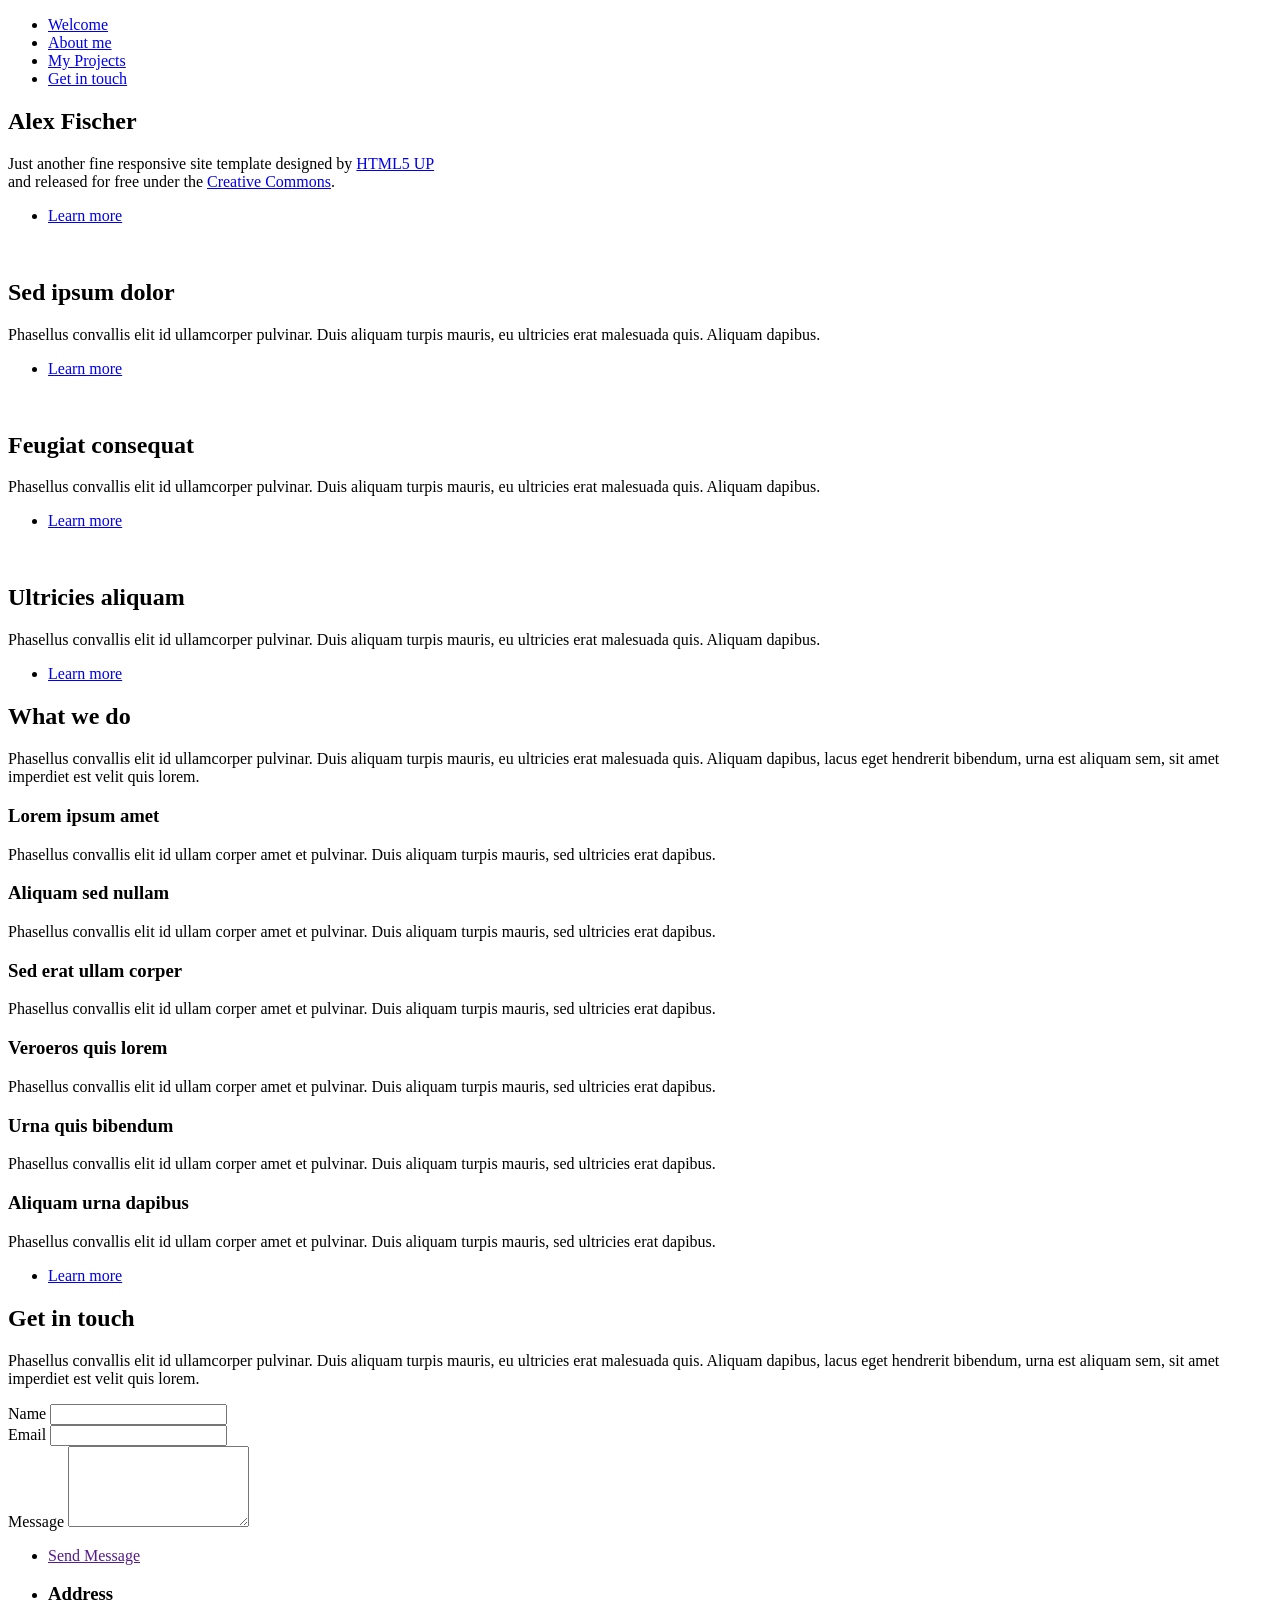
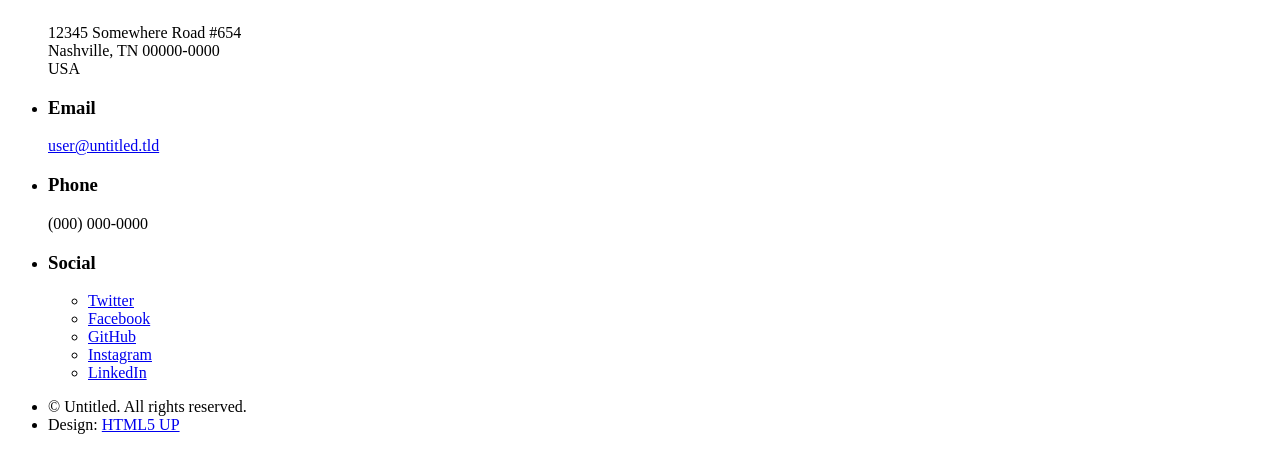
==== index.html @ 1cc99553 "Added base index html" ====
<!DOCTYPE HTML>
<html>
	<head>
		<title>Alex Fischer</title>
		<meta charset="utf-8" />
		<meta name="viewport" content="width=device-width, initial-scale=1, user-scalable=no" />
		<link rel="stylesheet" href="assets/css/main.css" />
		<noscript><link rel="stylesheet" href="assets/css/noscript.css" /></noscript>
	</head>
	<body class="is-preload">

		<!-- Sidebar -->
			<section id="sidebar">
				<div class="inner">
					<nav>
						<ul>
							<li><a href="#intro">Welcome</a></li>
							<li><a href="#one">About me</a></li>
							<li><a href="#two">My Projects</a></li>
							<li><a href="#three">Get in touch</a></li>
						</ul>
					</nav>
				</div>
			</section>

		<!-- Wrapper -->
			<div id="wrapper">

				<!-- Intro -->
					<section id="intro" class="wrapper style1 fullscreen fade-up">
						<div class="inner">
							<h1>Alex Fischer</h1>
							<p>Just another fine responsive site template designed by <a href="http://html5up.net">HTML5 UP</a><br />
							and released for free under the <a href="http://html5up.net/license">Creative Commons</a>.</p>
							<ul class="actions">
								<li><a href="#one" class="button scrolly">Learn more</a></li>
							</ul>
						</div>
					</section>

				<!-- One -->
					<section id="one" class="wrapper style2 spotlights">
						<section>
							<a href="#" class="image"><img src="images/pic01.jpg" alt="" data-position="center center" /></a>
							<div class="content">
								<div class="inner">
									<h2>Sed ipsum dolor</h2>
									<p>Phasellus convallis elit id ullamcorper pulvinar. Duis aliquam turpis mauris, eu ultricies erat malesuada quis. Aliquam dapibus.</p>
									<ul class="actions">
										<li><a href="generic.html" class="button">Learn more</a></li>
									</ul>
								</div>
							</div>
						</section>
						<section>
							<a href="#" class="image"><img src="images/pic02.jpg" alt="" data-position="top center" /></a>
							<div class="content">
								<div class="inner">
									<h2>Feugiat consequat</h2>
									<p>Phasellus convallis elit id ullamcorper pulvinar. Duis aliquam turpis mauris, eu ultricies erat malesuada quis. Aliquam dapibus.</p>
									<ul class="actions">
										<li><a href="generic.html" class="button">Learn more</a></li>
									</ul>
								</div>
							</div>
						</section>
						<section>
							<a href="#" class="image"><img src="images/pic03.jpg" alt="" data-position="25% 25%" /></a>
							<div class="content">
								<div class="inner">
									<h2>Ultricies aliquam</h2>
									<p>Phasellus convallis elit id ullamcorper pulvinar. Duis aliquam turpis mauris, eu ultricies erat malesuada quis. Aliquam dapibus.</p>
									<ul class="actions">
										<li><a href="generic.html" class="button">Learn more</a></li>
									</ul>
								</div>
							</div>
						</section>
					</section>

				<!-- Two -->
					<section id="two" class="wrapper style3 fade-up">
						<div class="inner">
							<h2>What we do</h2>
							<p>Phasellus convallis elit id ullamcorper pulvinar. Duis aliquam turpis mauris, eu ultricies erat malesuada quis. Aliquam dapibus, lacus eget hendrerit bibendum, urna est aliquam sem, sit amet imperdiet est velit quis lorem.</p>
							<div class="features">
								<section>
									<span class="icon solid major fa-code"></span>
									<h3>Lorem ipsum amet</h3>
									<p>Phasellus convallis elit id ullam corper amet et pulvinar. Duis aliquam turpis mauris, sed ultricies erat dapibus.</p>
								</section>
								<section>
									<span class="icon solid major fa-lock"></span>
									<h3>Aliquam sed nullam</h3>
									<p>Phasellus convallis elit id ullam corper amet et pulvinar. Duis aliquam turpis mauris, sed ultricies erat dapibus.</p>
								</section>
								<section>
									<span class="icon solid major fa-cog"></span>
									<h3>Sed erat ullam corper</h3>
									<p>Phasellus convallis elit id ullam corper amet et pulvinar. Duis aliquam turpis mauris, sed ultricies erat dapibus.</p>
								</section>
								<section>
									<span class="icon solid major fa-desktop"></span>
									<h3>Veroeros quis lorem</h3>
									<p>Phasellus convallis elit id ullam corper amet et pulvinar. Duis aliquam turpis mauris, sed ultricies erat dapibus.</p>
								</section>
								<section>
									<span class="icon solid major fa-link"></span>
									<h3>Urna quis bibendum</h3>
									<p>Phasellus convallis elit id ullam corper amet et pulvinar. Duis aliquam turpis mauris, sed ultricies erat dapibus.</p>
								</section>
								<section>
									<span class="icon major fa-gem"></span>
									<h3>Aliquam urna dapibus</h3>
									<p>Phasellus convallis elit id ullam corper amet et pulvinar. Duis aliquam turpis mauris, sed ultricies erat dapibus.</p>
								</section>
							</div>
							<ul class="actions">
								<li><a href="generic.html" class="button">Learn more</a></li>
							</ul>
						</div>
					</section>

				<!-- Three -->
					<section id="three" class="wrapper style1 fade-up">
						<div class="inner">
							<h2>Get in touch</h2>
							<p>Phasellus convallis elit id ullamcorper pulvinar. Duis aliquam turpis mauris, eu ultricies erat malesuada quis. Aliquam dapibus, lacus eget hendrerit bibendum, urna est aliquam sem, sit amet imperdiet est velit quis lorem.</p>
							<div class="split style1">
								<section>
									<form method="post" action="#">
										<div class="fields">
											<div class="field half">
												<label for="name">Name</label>
												<input type="text" name="name" id="name" />
											</div>
											<div class="field half">
												<label for="email">Email</label>
												<input type="text" name="email" id="email" />
											</div>
											<div class="field">
												<label for="message">Message</label>
												<textarea name="message" id="message" rows="5"></textarea>
											</div>
										</div>
										<ul class="actions">
											<li><a href="" class="button submit">Send Message</a></li>
										</ul>
									</form>
								</section>
								<section>
									<ul class="contact">
										<li>
											<h3>Address</h3>
											<span>12345 Somewhere Road #654<br />
											Nashville, TN 00000-0000<br />
											USA</span>
										</li>
										<li>
											<h3>Email</h3>
											<a href="#">user@untitled.tld</a>
										</li>
										<li>
											<h3>Phone</h3>
											<span>(000) 000-0000</span>
										</li>
										<li>
											<h3>Social</h3>
											<ul class="icons">
												<li><a href="#" class="icon brands fa-twitter"><span class="label">Twitter</span></a></li>
												<li><a href="#" class="icon brands fa-facebook-f"><span class="label">Facebook</span></a></li>
												<li><a href="#" class="icon brands fa-github"><span class="label">GitHub</span></a></li>
												<li><a href="#" class="icon brands fa-instagram"><span class="label">Instagram</span></a></li>
												<li><a href="#" class="icon brands fa-linkedin-in"><span class="label">LinkedIn</span></a></li>
											</ul>
										</li>
									</ul>
								</section>
							</div>
						</div>
					</section>

			</div>

		<!-- Footer -->
			<footer id="footer" class="wrapper style1-alt">
				<div class="inner">
					<ul class="menu">
						<li>&copy; Untitled. All rights reserved.</li><li>Design: <a href="http://html5up.net">HTML5 UP</a></li>
					</ul>
				</div>
			</footer>

		<!-- Scripts -->
			<script src="assets/js/jquery.min.js"></script>
			<script src="assets/js/jquery.scrollex.min.js"></script>
			<script src="assets/js/jquery.scrolly.min.js"></script>
			<script src="assets/js/browser.min.js"></script>
			<script src="assets/js/breakpoints.min.js"></script>
			<script src="assets/js/util.js"></script>
			<script src="assets/js/main.js"></script>

	</body>
</html>
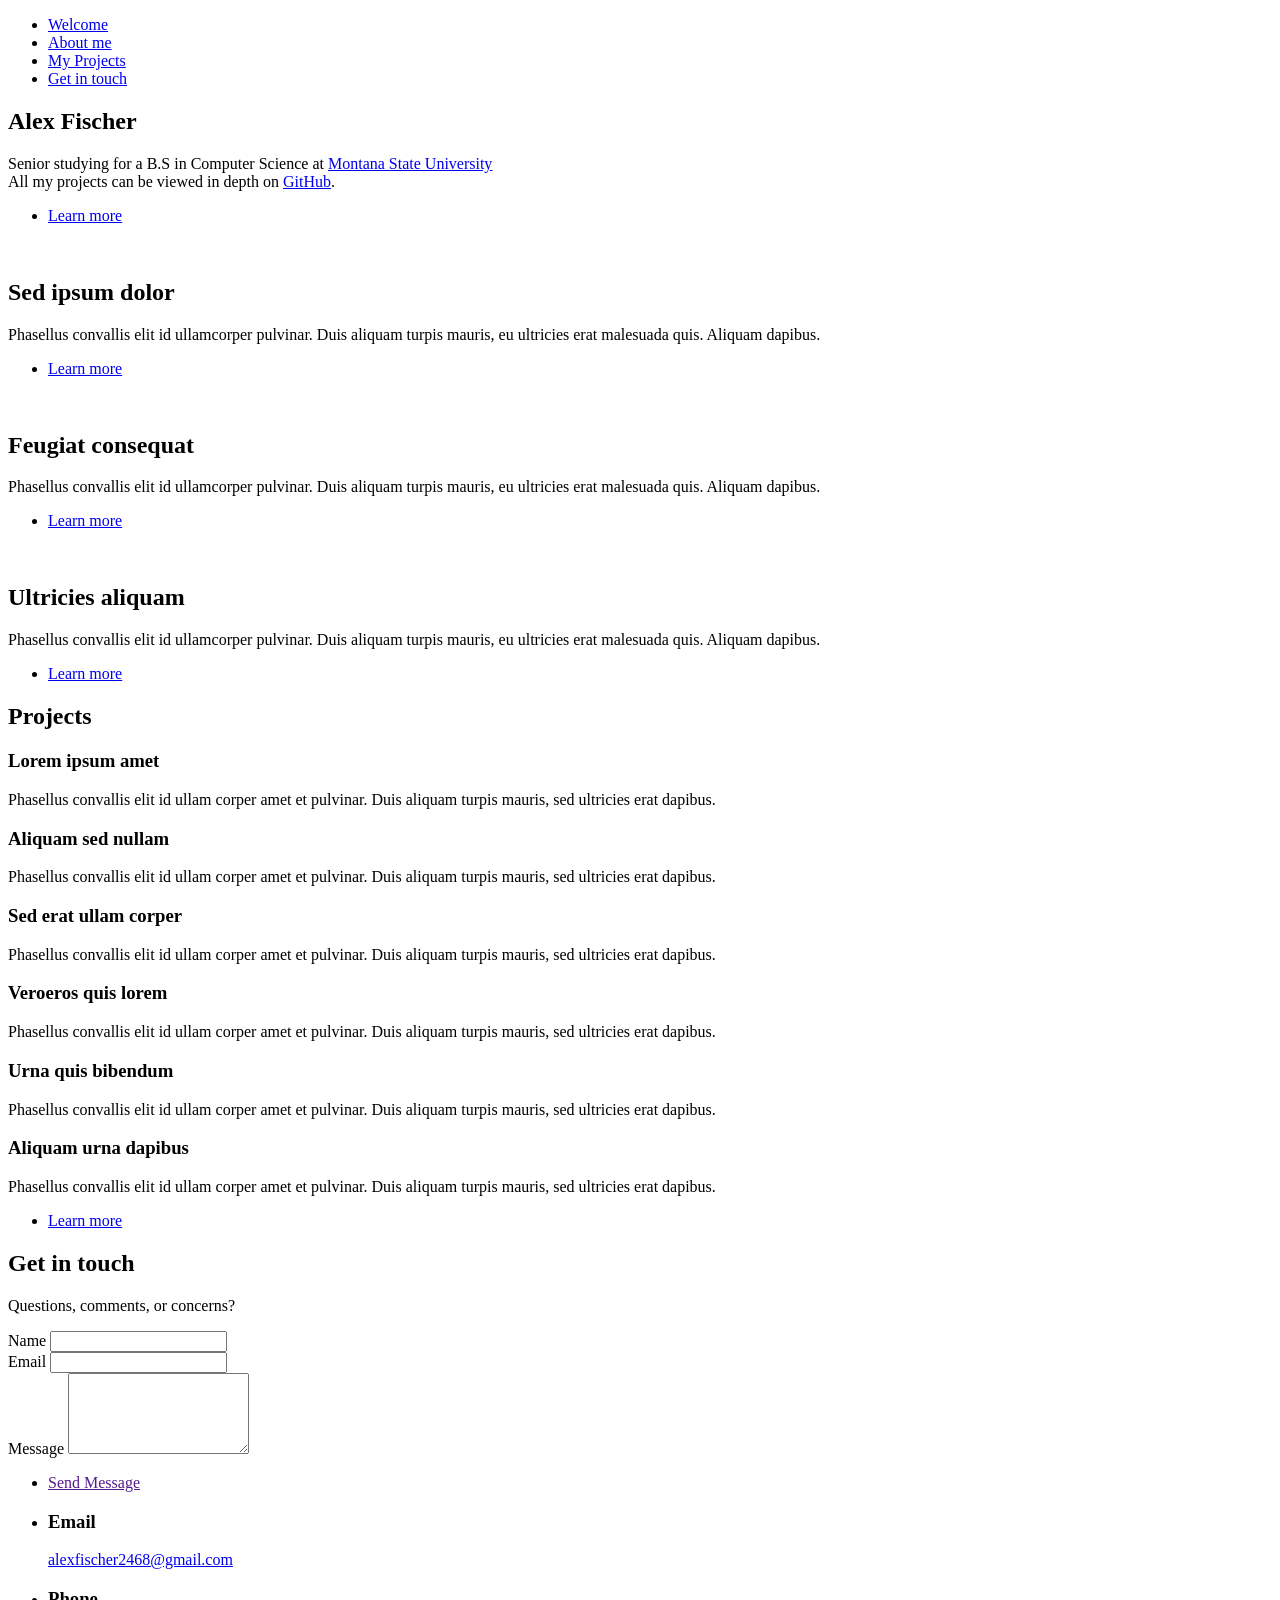
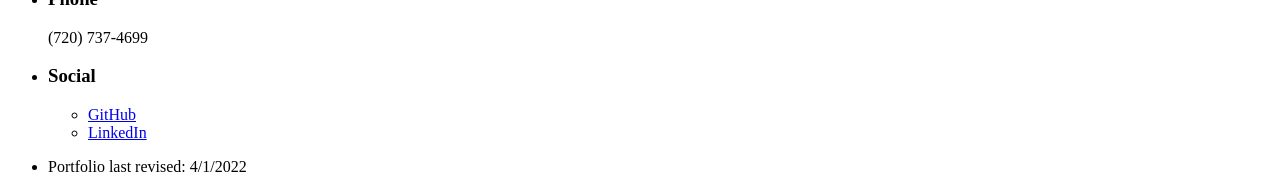
==== commit adb08971: "Added information to page" ====
--- a/index.html
+++ b/index.html
@@ -30,8 +30,8 @@
 					<section id="intro" class="wrapper style1 fullscreen fade-up">
 						<div class="inner">
 							<h1>Alex Fischer</h1>
-							<p>Just another fine responsive site template designed by <a href="http://html5up.net">HTML5 UP</a><br />
-							and released for free under the <a href="http://html5up.net/license">Creative Commons</a>.</p>
+							<p>Senior studying for a B.S in Computer Science at  <a href="https://www.cs.montana.edu/">Montana State University</a><br />
+							All my projects can be viewed in depth on <a href="https://github.com/alex-fisch">GitHub</a>.</p>
 							<ul class="actions">
 								<li><a href="#one" class="button scrolly">Learn more</a></li>
 							</ul>
@@ -81,8 +81,8 @@
 				<!-- Two -->
 					<section id="two" class="wrapper style3 fade-up">
 						<div class="inner">
-							<h2>What we do</h2>
-							<p>Phasellus convallis elit id ullamcorper pulvinar. Duis aliquam turpis mauris, eu ultricies erat malesuada quis. Aliquam dapibus, lacus eget hendrerit bibendum, urna est aliquam sem, sit amet imperdiet est velit quis lorem.</p>
+							<h2>Projects</h2>
+							<p></p>
 							<div class="features">
 								<section>
 									<span class="icon solid major fa-code"></span>
@@ -125,10 +125,10 @@
 					<section id="three" class="wrapper style1 fade-up">
 						<div class="inner">
 							<h2>Get in touch</h2>
-							<p>Phasellus convallis elit id ullamcorper pulvinar. Duis aliquam turpis mauris, eu ultricies erat malesuada quis. Aliquam dapibus, lacus eget hendrerit bibendum, urna est aliquam sem, sit amet imperdiet est velit quis lorem.</p>
+							<p>Questions, comments, or concerns?</p>
 							<div class="split style1">
 								<section>
-									<form method="post" action="#">
+									<form method="post" action="mailto:alexfischer2468@gmail.com">
 										<div class="fields">
 											<div class="field half">
 												<label for="name">Name</label>
@@ -151,27 +151,18 @@
 								<section>
 									<ul class="contact">
 										<li>
-											<h3>Address</h3>
-											<span>12345 Somewhere Road #654<br />
-											Nashville, TN 00000-0000<br />
-											USA</span>
-										</li>
-										<li>
 											<h3>Email</h3>
-											<a href="#">user@untitled.tld</a>
+											<a href="mailto:alexfischer2468@gmail.com">alexfischer2468@gmail.com</a>
 										</li>
 										<li>
 											<h3>Phone</h3>
-											<span>(000) 000-0000</span>
+											<span>(720) 737-4699</span>
 										</li>
 										<li>
 											<h3>Social</h3>
 											<ul class="icons">
-												<li><a href="#" class="icon brands fa-twitter"><span class="label">Twitter</span></a></li>
-												<li><a href="#" class="icon brands fa-facebook-f"><span class="label">Facebook</span></a></li>
-												<li><a href="#" class="icon brands fa-github"><span class="label">GitHub</span></a></li>
-												<li><a href="#" class="icon brands fa-instagram"><span class="label">Instagram</span></a></li>
-												<li><a href="#" class="icon brands fa-linkedin-in"><span class="label">LinkedIn</span></a></li>
+												<li><a href="https://github.com/alex-fisch" class="icon brands fa-github"><span class="label">GitHub</span></a></li>
+												<li><a href="https://www.linkedin.com/in/alex-fischer-7215b11b8/" class="icon brands fa-linkedin-in"><span class="label">LinkedIn</span></a></li>
 											</ul>
 										</li>
 									</ul>
@@ -186,7 +177,7 @@
 			<footer id="footer" class="wrapper style1-alt">
 				<div class="inner">
 					<ul class="menu">
-						<li>&copy; Untitled. All rights reserved.</li><li>Design: <a href="http://html5up.net">HTML5 UP</a></li>
+						<li>Portfolio last revised: 4/1/2022</li>
 					</ul>
 				</div>
 			</footer>
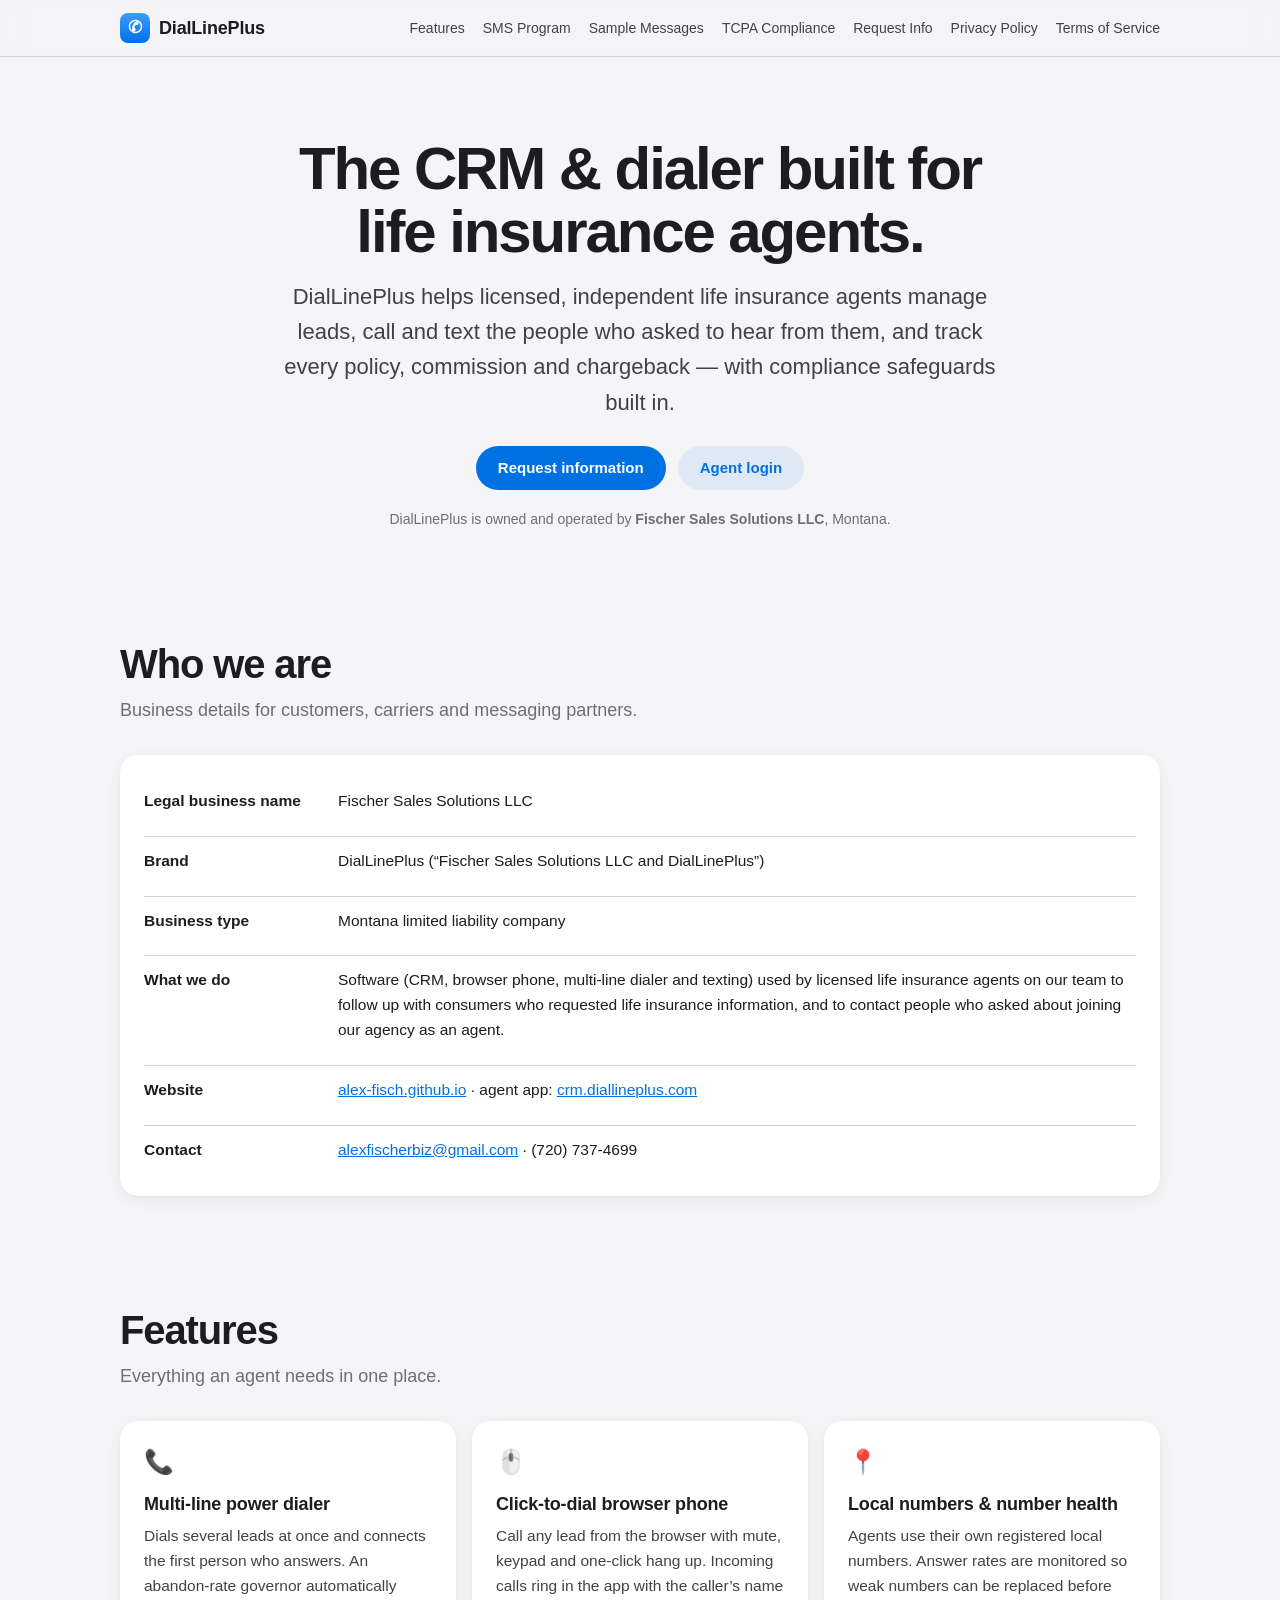
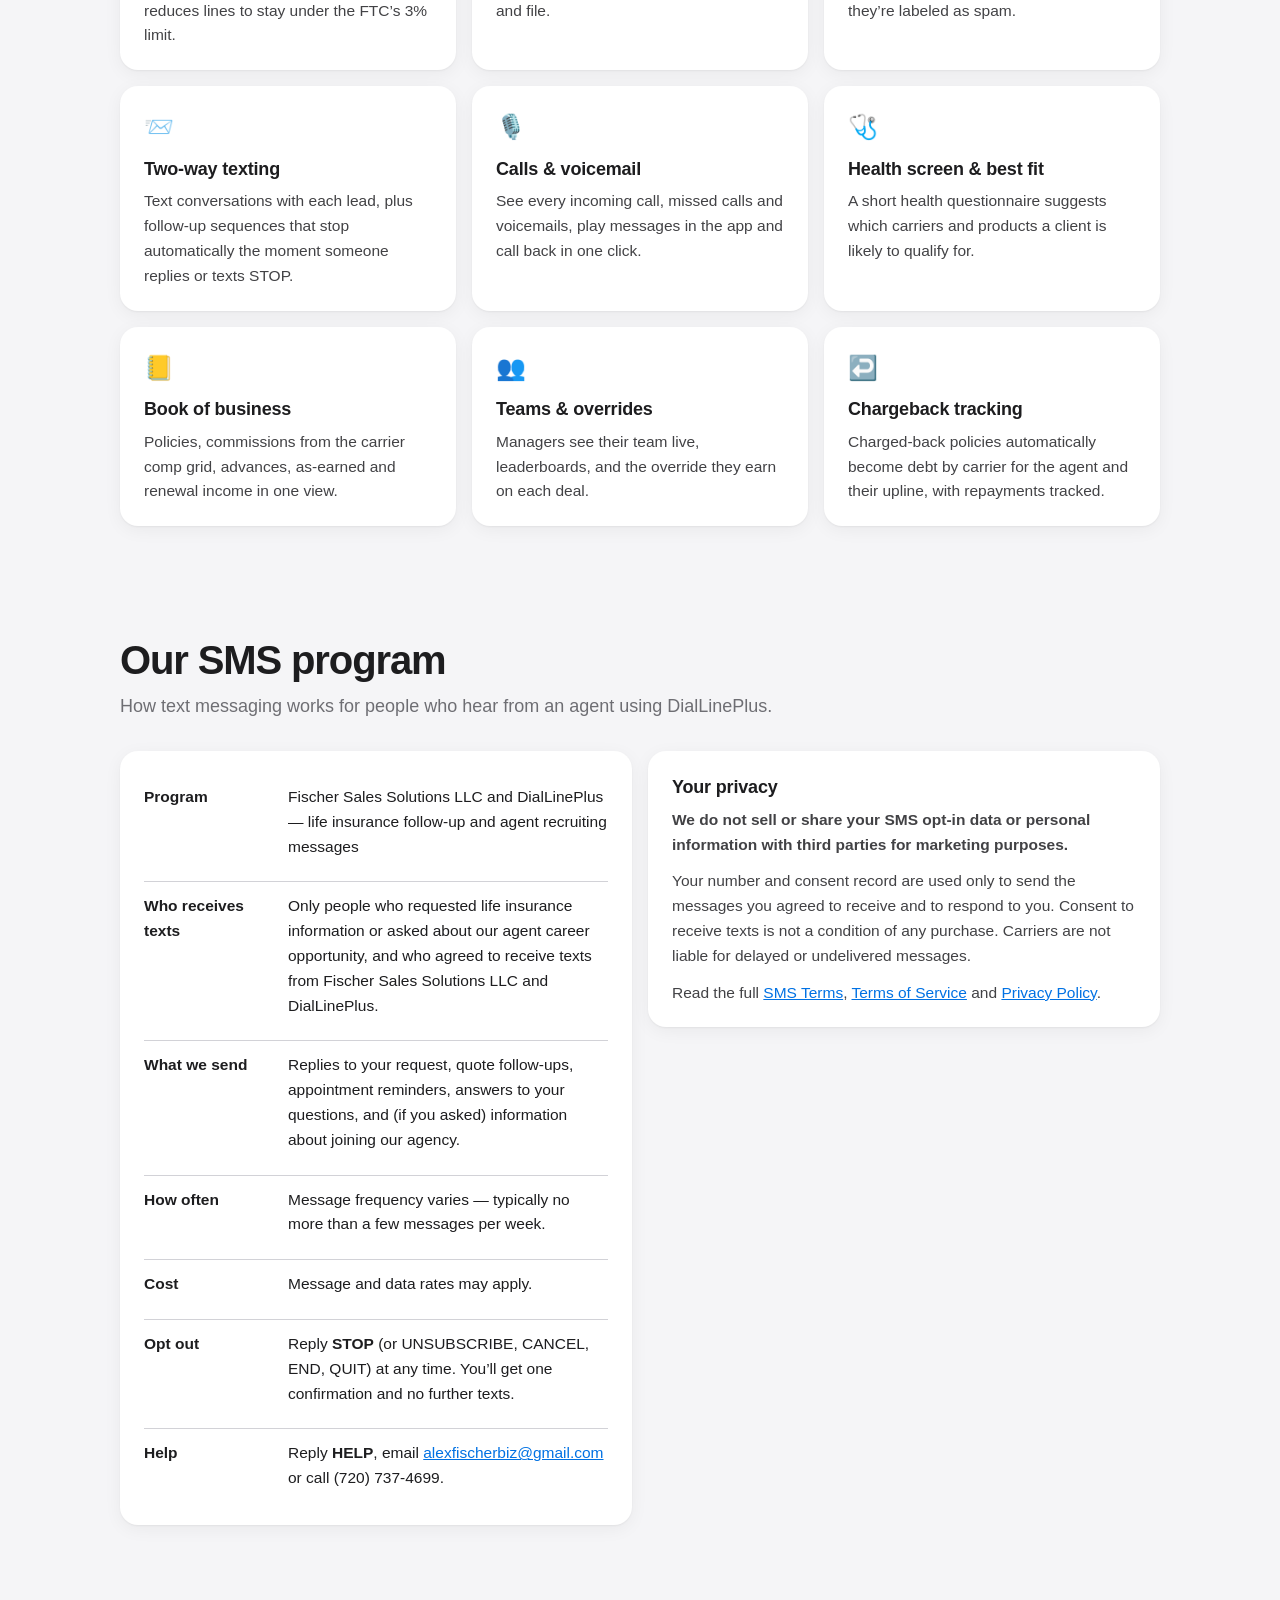
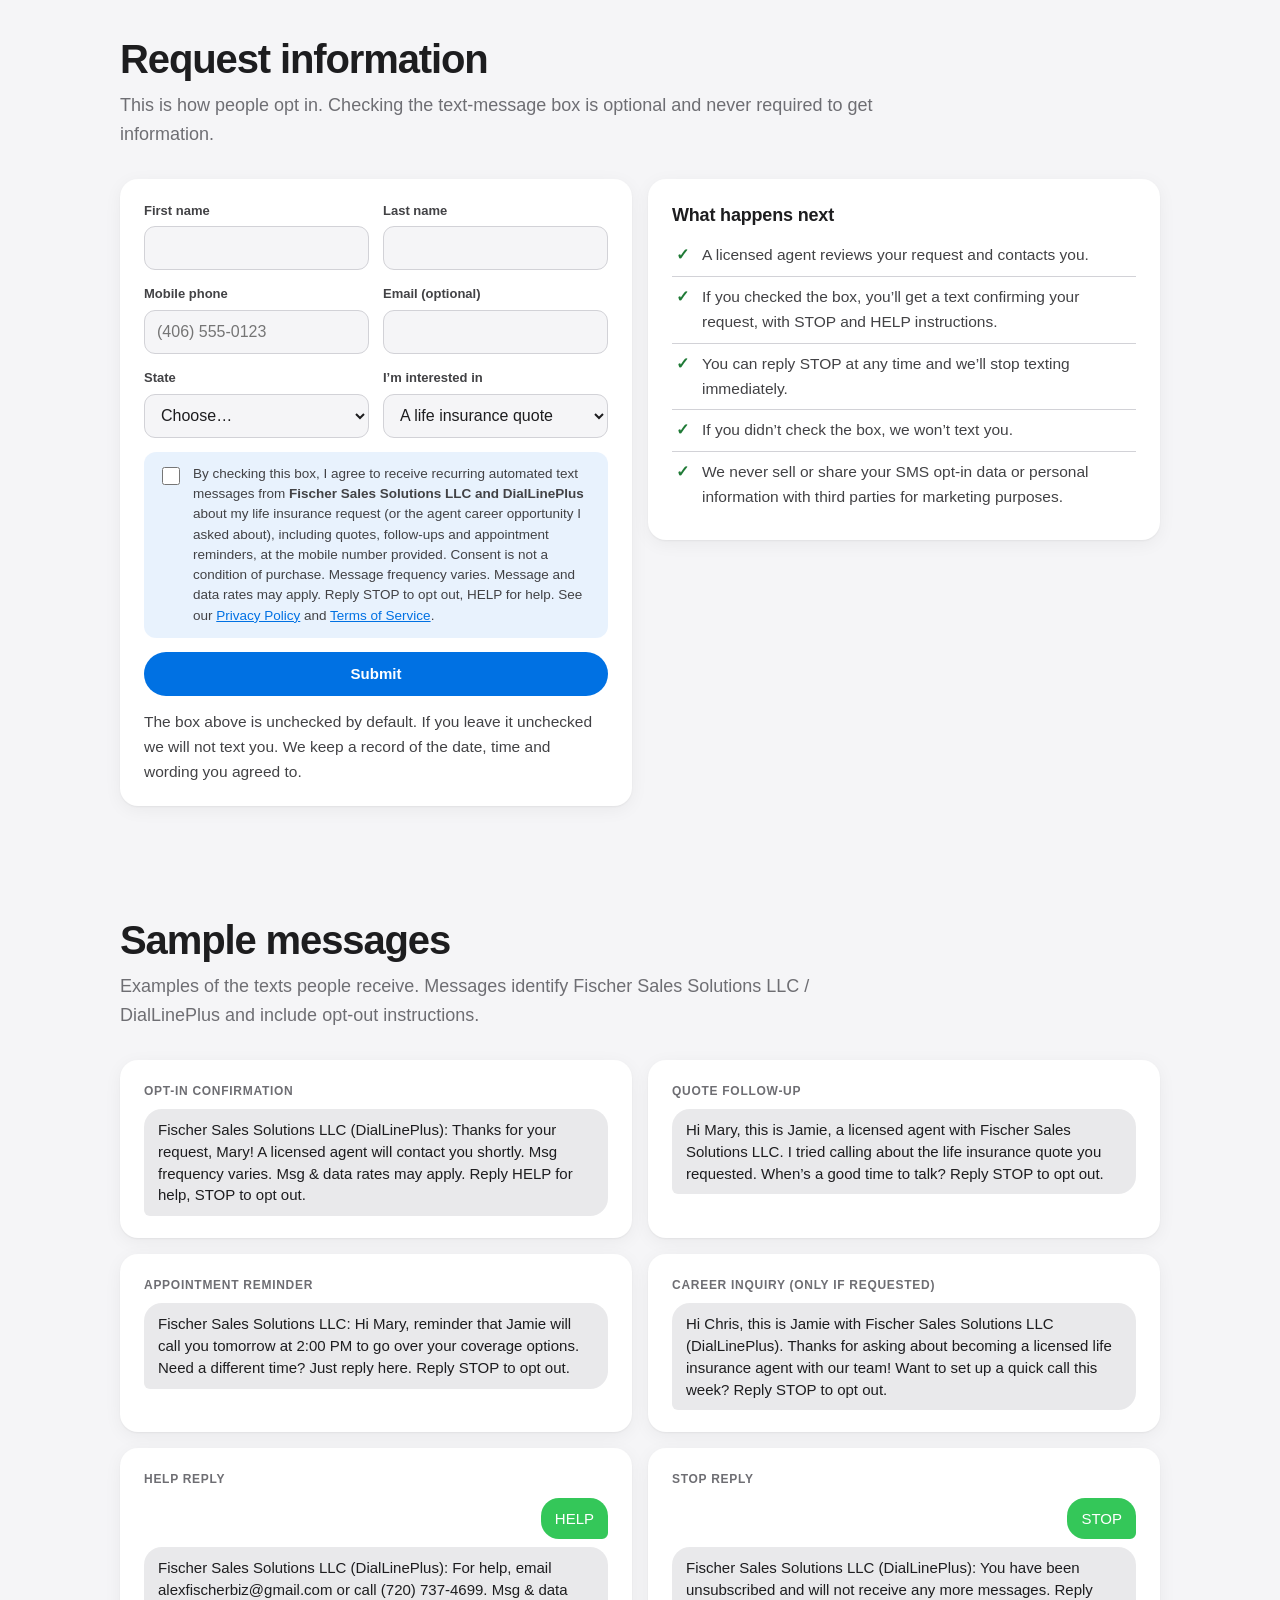
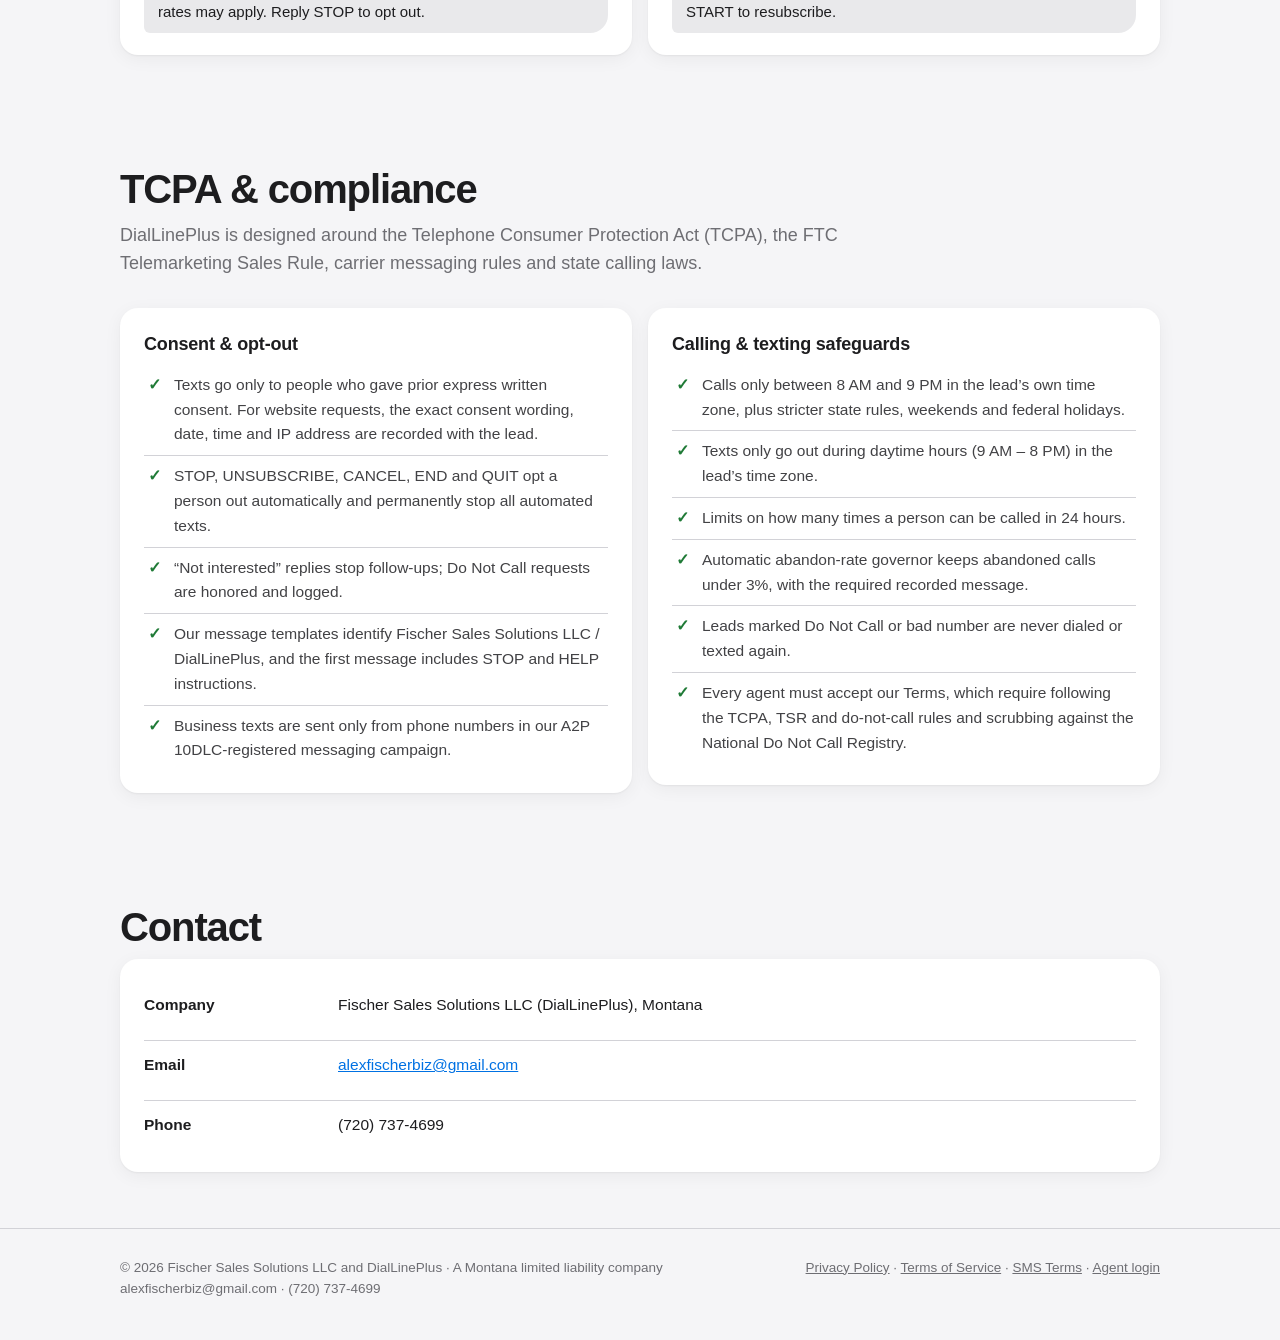
==== commit 16f789aa: "Add files via upload" ====
--- a/index.html
+++ b/index.html
@@ -1,195 +1,154 @@
-<!DOCTYPE HTML>
-<html>
-	<head>
-		<title>Alex Fischer</title>
-		<meta charset="utf-8" />
-		<meta name="viewport" content="width=device-width, initial-scale=1, user-scalable=no" />
-		<link rel="stylesheet" href="assets/css/main.css" />
-		<noscript><link rel="stylesheet" href="assets/css/noscript.css" /></noscript>
-	</head>
-	<body class="is-preload">
+<!DOCTYPE html>
+<html lang="en">
+<head>
+<meta charset="utf-8">
+<meta name="viewport" content="width=device-width, initial-scale=1">
+<title>DialLinePlus — CRM & Dialer for Life Insurance Agents | Fischer Sales Solutions LLC</title>
+<meta name="description" content="DialLinePlus by Fischer Sales Solutions LLC: CRM, multi-line dialer and compliant texting for licensed life insurance agents.">
+<link rel="stylesheet" href="style.css">
+</head>
+<body>
+<header class="top"><div class="wrap">
+  <a class="brand" href="index.html"><span class="mark">✆</span>DialLinePlus</a>
+  <nav class="links"><a href="index.html#features">Features</a><a href="index.html#sms">SMS Program</a><a href="index.html#samples">Sample Messages</a><a href="index.html#compliance">TCPA Compliance</a><a href="index.html#optin">Request Info</a><a href="privacy.html">Privacy Policy</a><a href="terms.html">Terms of Service</a></nav>
+</div></header>
 
-		<!-- Sidebar -->
-			<section id="sidebar">
-				<div class="inner">
-					<nav>
-						<ul>
-							<li><a href="#intro">Welcome</a></li>
-							<li><a href="#one">About me</a></li>
-							<li><a href="#two">My Projects</a></li>
-							<li><a href="#three">Get in touch</a></li>
-						</ul>
-					</nav>
-				</div>
-			</section>
+<main>
+<section class="hero"><div class="wrap">
+  <h1>The CRM &amp; dialer built for<br>life insurance agents.</h1>
+  <p class="lead">DialLinePlus helps licensed, independent life insurance agents manage leads, call and text the people who asked to hear from them, and track every policy, commission and chargeback — with compliance safeguards built in.</p>
+  <div class="actions"><a class="btn primary" href="#optin">Request information</a><a class="btn ghost" href="https://crm.diallineplus.com">Agent login</a></div>
+  <div class="by">DialLinePlus is owned and operated by <b>Fischer Sales Solutions LLC</b>, Montana.</div>
+</div></section>
 
-		<!-- Wrapper -->
-			<div id="wrapper">
+<section class="block" id="about"><div class="wrap">
+  <h2>Who we are</h2>
+  <p class="sub">Business details for customers, carriers and messaging partners.</p>
+  <div class="card"><ul class="facts">
+    <li><b>Legal business name</b><span>Fischer Sales Solutions LLC</span></li>
+    <li><b>Brand</b><span>DialLinePlus (“Fischer Sales Solutions LLC and DialLinePlus”)</span></li>
+    <li><b>Business type</b><span>Montana limited liability company</span></li>
+    <li><b>What we do</b><span>Software (CRM, browser phone, multi-line dialer and texting) used by licensed life insurance agents on our team to follow up with consumers who requested life insurance information, and to contact people who asked about joining our agency as an agent.</span></li>
+    <li><b>Website</b><span><a href="https://alex-fisch.github.io">alex-fisch.github.io</a> · agent app: <a href="https://crm.diallineplus.com">crm.diallineplus.com</a></span></li>
+    <li><b>Contact</b><span><a href="mailto:alexfischerbiz@gmail.com">alexfischerbiz@gmail.com</a> · (720) 737-4699</span></li>
+  </ul></div>
+</div></section>
 
-				<!-- Intro -->
-					<section id="intro" class="wrapper style1 fullscreen fade-up">
-						<div class="inner">
-							<h1>Alex Fischer</h1>
-							<p>Senior studying for a B.S in Computer Science at  <a href="https://www.cs.montana.edu/">Montana State University</a><br />
-							All my projects can be viewed in depth on <a href="https://github.com/alex-fisch">GitHub</a>.</p>
-							<ul class="actions">
-								<li><a href="#one" class="button scrolly">Learn more</a></li>
-							</ul>
-						</div>
-					</section>
+<section class="block" id="features"><div class="wrap">
+  <h2>Features</h2>
+  <p class="sub">Everything an agent needs in one place.</p>
+  <div class="grid">
+    <div class="card"><span class="ico">📞</span><h3>Multi-line power dialer</h3><p>Dials several leads at once and connects the first person who answers. An abandon-rate governor automatically reduces lines to stay under the FTC’s 3% limit.</p></div>
+    <div class="card"><span class="ico">🖱️</span><h3>Click-to-dial browser phone</h3><p>Call any lead from the browser with mute, keypad and one-click hang up. Incoming calls ring in the app with the caller’s name and file.</p></div>
+    <div class="card"><span class="ico">📍</span><h3>Local numbers &amp; number health</h3><p>Agents use their own registered local numbers. Answer rates are monitored so weak numbers can be replaced before they’re labeled as spam.</p></div>
+    <div class="card"><span class="ico">📨</span><h3>Two-way texting</h3><p>Text conversations with each lead, plus follow-up sequences that stop automatically the moment someone replies or texts STOP.</p></div>
+    <div class="card"><span class="ico">🎙️</span><h3>Calls &amp; voicemail</h3><p>See every incoming call, missed calls and voicemails, play messages in the app and call back in one click.</p></div>
+    <div class="card"><span class="ico">🩺</span><h3>Health screen &amp; best fit</h3><p>A short health questionnaire suggests which carriers and products a client is likely to qualify for.</p></div>
+    <div class="card"><span class="ico">📒</span><h3>Book of business</h3><p>Policies, commissions from the carrier comp grid, advances, as-earned and renewal income in one view.</p></div>
+    <div class="card"><span class="ico">👥</span><h3>Teams &amp; overrides</h3><p>Managers see their team live, leaderboards, and the override they earn on each deal.</p></div>
+    <div class="card"><span class="ico">↩️</span><h3>Chargeback tracking</h3><p>Charged-back policies automatically become debt by carrier for the agent and their upline, with repayments tracked.</p></div>
+  </div>
+</div></section>
 
-				<!-- One -->
-					<section id="one" class="wrapper style2 spotlights">
-						<section>
-							<a href="#" class="image"><img src="images/pic01.jpg" alt="" data-position="center center" /></a>
-							<div class="content">
-								<div class="inner">
-									<h2>Sed ipsum dolor</h2>
-									<p>Phasellus convallis elit id ullamcorper pulvinar. Duis aliquam turpis mauris, eu ultricies erat malesuada quis. Aliquam dapibus.</p>
-									<ul class="actions">
-										<li><a href="generic.html" class="button">Learn more</a></li>
-									</ul>
-								</div>
-							</div>
-						</section>
-						<section>
-							<a href="#" class="image"><img src="images/pic02.jpg" alt="" data-position="top center" /></a>
-							<div class="content">
-								<div class="inner">
-									<h2>Feugiat consequat</h2>
-									<p>Phasellus convallis elit id ullamcorper pulvinar. Duis aliquam turpis mauris, eu ultricies erat malesuada quis. Aliquam dapibus.</p>
-									<ul class="actions">
-										<li><a href="generic.html" class="button">Learn more</a></li>
-									</ul>
-								</div>
-							</div>
-						</section>
-						<section>
-							<a href="#" class="image"><img src="images/pic03.jpg" alt="" data-position="25% 25%" /></a>
-							<div class="content">
-								<div class="inner">
-									<h2>Ultricies aliquam</h2>
-									<p>Phasellus convallis elit id ullamcorper pulvinar. Duis aliquam turpis mauris, eu ultricies erat malesuada quis. Aliquam dapibus.</p>
-									<ul class="actions">
-										<li><a href="generic.html" class="button">Learn more</a></li>
-									</ul>
-								</div>
-							</div>
-						</section>
-					</section>
+<section class="block" id="sms"><div class="wrap">
+  <h2>Our SMS program</h2>
+  <p class="sub">How text messaging works for people who hear from an agent using DialLinePlus.</p>
+  <div class="grid two">
+    <div class="card"><ul class="facts">
+      <li><b>Program</b><span>Fischer Sales Solutions LLC and DialLinePlus — life insurance follow-up and agent recruiting messages</span></li>
+      <li><b>Who receives texts</b><span>Only people who requested life insurance information or asked about our agent career opportunity, and who agreed to receive texts from Fischer Sales Solutions LLC and DialLinePlus.</span></li>
+      <li><b>What we send</b><span>Replies to your request, quote follow-ups, appointment reminders, answers to your questions, and (if you asked) information about joining our agency.</span></li>
+      <li><b>How often</b><span>Message frequency varies — typically no more than a few messages per week.</span></li>
+      <li><b>Cost</b><span>Message and data rates may apply.</span></li>
+      <li><b>Opt out</b><span>Reply <b>STOP</b> (or UNSUBSCRIBE, CANCEL, END, QUIT) at any time. You’ll get one confirmation and no further texts.</span></li>
+      <li><b>Help</b><span>Reply <b>HELP</b>, email <a href="mailto:alexfischerbiz@gmail.com">alexfischerbiz@gmail.com</a> or call (720) 737-4699.</span></li>
+    </ul></div>
+    <div class="card"><h3>Your privacy</h3>
+      <p style="margin-bottom:12px"><b>We do not sell or share your SMS opt-in data or personal information with third parties for marketing purposes.</b></p>
+      <p style="margin-bottom:12px">Your number and consent record are used only to send the messages you agreed to receive and to respond to you. Consent to receive texts is not a condition of any purchase. Carriers are not liable for delayed or undelivered messages.</p>
+      <p>Read the full <a href="terms.html#sms-terms">SMS Terms</a>, <a href="terms.html">Terms of Service</a> and <a href="privacy.html">Privacy Policy</a>.</p></div>
+  </div>
+</div></section>
 
-				<!-- Two -->
-					<section id="two" class="wrapper style3 fade-up">
-						<div class="inner">
-							<h2>Projects</h2>
-							<p></p>
-							<div class="features">
-								<section>
-									<span class="icon solid major fa-code"></span>
-									<h3>Lorem ipsum amet</h3>
-									<p>Phasellus convallis elit id ullam corper amet et pulvinar. Duis aliquam turpis mauris, sed ultricies erat dapibus.</p>
-								</section>
-								<section>
-									<span class="icon solid major fa-lock"></span>
-									<h3>Aliquam sed nullam</h3>
-									<p>Phasellus convallis elit id ullam corper amet et pulvinar. Duis aliquam turpis mauris, sed ultricies erat dapibus.</p>
-								</section>
-								<section>
-									<span class="icon solid major fa-cog"></span>
-									<h3>Sed erat ullam corper</h3>
-									<p>Phasellus convallis elit id ullam corper amet et pulvinar. Duis aliquam turpis mauris, sed ultricies erat dapibus.</p>
-								</section>
-								<section>
-									<span class="icon solid major fa-desktop"></span>
-									<h3>Veroeros quis lorem</h3>
-									<p>Phasellus convallis elit id ullam corper amet et pulvinar. Duis aliquam turpis mauris, sed ultricies erat dapibus.</p>
-								</section>
-								<section>
-									<span class="icon solid major fa-link"></span>
-									<h3>Urna quis bibendum</h3>
-									<p>Phasellus convallis elit id ullam corper amet et pulvinar. Duis aliquam turpis mauris, sed ultricies erat dapibus.</p>
-								</section>
-								<section>
-									<span class="icon major fa-gem"></span>
-									<h3>Aliquam urna dapibus</h3>
-									<p>Phasellus convallis elit id ullam corper amet et pulvinar. Duis aliquam turpis mauris, sed ultricies erat dapibus.</p>
-								</section>
-							</div>
-							<ul class="actions">
-								<li><a href="generic.html" class="button">Learn more</a></li>
-							</ul>
-						</div>
-					</section>
+<section class="block" id="optin"><div class="wrap">
+  <h2>Request information</h2>
+  <p class="sub">This is how people opt in. Checking the text-message box is optional and never required to get information.</p>
+  <div class="grid two">
+    <div class="card">
+      <form class="optin" method="post" action="https://crm.diallineplus.com/optin">
+        <div class="row"><div><label for="fn">First name</label><input type="text" id="fn" name="first_name" autocomplete="given-name" required></div>
+          <div><label for="ln">Last name</label><input type="text" id="ln" name="last_name" autocomplete="family-name"></div></div>
+        <div class="row"><div><label for="ph">Mobile phone</label><input type="tel" id="ph" name="phone" autocomplete="tel" placeholder="(406) 555-0123" required></div>
+          <div><label for="em">Email (optional)</label><input type="email" id="em" name="email" autocomplete="email"></div></div>
+        <div class="row"><div><label for="st">State</label><select id="st" name="state"><option value="">Choose…</option>
+          <option>AL</option><option>AK</option><option>AZ</option><option>AR</option><option>CA</option><option>CO</option><option>CT</option><option>DE</option><option>DC</option><option>FL</option><option>GA</option><option>HI</option><option>ID</option><option>IL</option><option>IN</option><option>IA</option><option>KS</option><option>KY</option><option>LA</option><option>ME</option><option>MD</option><option>MA</option><option>MI</option><option>MN</option><option>MS</option><option>MO</option><option>MT</option><option>NE</option><option>NV</option><option>NH</option><option>NJ</option><option>NM</option><option>NY</option><option>NC</option><option>ND</option><option>OH</option><option>OK</option><option>OR</option><option>PA</option><option>RI</option><option>SC</option><option>SD</option><option>TN</option><option>TX</option><option>UT</option><option>VT</option><option>VA</option><option>WA</option><option>WV</option><option>WI</option><option>WY</option></select></div>
+          <div><label for="in">I’m interested in</label><select id="in" name="interest"><option value="insurance">A life insurance quote</option><option value="career">Becoming a licensed agent</option></select></div></div>
+        <label class="consent"><input type="checkbox" name="sms_consent" value="yes"><span>By checking this box, I agree to receive recurring automated text messages from <b>Fischer Sales Solutions LLC and DialLinePlus</b> about my life insurance request (or the agent career opportunity I asked about), including quotes, follow-ups and appointment reminders, at the mobile number provided. Consent is not a condition of purchase. Message frequency varies. Message and data rates may apply. Reply STOP to opt out, HELP for help. See our <a href="privacy.html">Privacy Policy</a> and <a href="terms.html">Terms of Service</a>.</span></label>
+        <input class="hp" type="text" name="website" tabindex="-1" autocomplete="off" aria-hidden="true">
+        <button class="btn primary" type="submit">Submit</button>
+        <p class="fine">The box above is unchecked by default. If you leave it unchecked we will not text you. We keep a record of the date, time and wording you agreed to.</p>
+      </form>
+    </div>
+    <div class="card"><h3>What happens next</h3>
+      <ul class="checks">
+        <li>A licensed agent reviews your request and contacts you.</li>
+        <li>If you checked the box, you’ll get a text confirming your request, with STOP and HELP instructions.</li>
+        <li>You can reply STOP at any time and we’ll stop texting immediately.</li>
+        <li>If you didn’t check the box, we won’t text you.</li>
+        <li>We never sell or share your SMS opt-in data or personal information with third parties for marketing purposes.</li>
+      </ul></div>
+  </div>
+</div></section>
 
-				<!-- Three -->
-					<section id="three" class="wrapper style1 fade-up">
-						<div class="inner">
-							<h2>Get in touch</h2>
-							<p>Questions, comments, or concerns?</p>
-							<div class="split style1">
-								<section>
-									<form method="post" action="mailto:alexfischer2468@gmail.com">
-										<div class="fields">
-											<div class="field half">
-												<label for="name">Name</label>
-												<input type="text" name="name" id="name" />
-											</div>
-											<div class="field half">
-												<label for="email">Email</label>
-												<input type="text" name="email" id="email" />
-											</div>
-											<div class="field">
-												<label for="message">Message</label>
-												<textarea name="message" id="message" rows="5"></textarea>
-											</div>
-										</div>
-										<ul class="actions">
-											<li><a href="" class="button submit">Send Message</a></li>
-										</ul>
-									</form>
-								</section>
-								<section>
-									<ul class="contact">
-										<li>
-											<h3>Email</h3>
-											<a href="mailto:alexfischer2468@gmail.com">alexfischer2468@gmail.com</a>
-										</li>
-										<li>
-											<h3>Phone</h3>
-											<span>(720) 737-4699</span>
-										</li>
-										<li>
-											<h3>Social</h3>
-											<ul class="icons">
-												<li><a href="https://github.com/alex-fisch" class="icon brands fa-github"><span class="label">GitHub</span></a></li>
-												<li><a href="https://www.linkedin.com/in/alex-fischer-7215b11b8/" class="icon brands fa-linkedin-in"><span class="label">LinkedIn</span></a></li>
-											</ul>
-										</li>
-									</ul>
-								</section>
-							</div>
-						</div>
-					</section>
+<section class="block" id="samples"><div class="wrap">
+  <h2>Sample messages</h2>
+  <p class="sub">Examples of the texts people receive. Messages identify Fischer Sales Solutions LLC / DialLinePlus and include opt-out instructions.</p>
+  <div class="msgs">
+    <div class="card msg"><div class="label">Opt-in confirmation</div><div class="bubble">Fischer Sales Solutions LLC (DialLinePlus): Thanks for your request, Mary! A licensed agent will contact you shortly. Msg frequency varies. Msg &amp; data rates may apply. Reply HELP for help, STOP to opt out.</div></div>
+    <div class="card msg"><div class="label">Quote follow-up</div><div class="bubble">Hi Mary, this is Jamie, a licensed agent with Fischer Sales Solutions LLC. I tried calling about the life insurance quote you requested. When’s a good time to talk? Reply STOP to opt out.</div></div>
+    <div class="card msg"><div class="label">Appointment reminder</div><div class="bubble">Fischer Sales Solutions LLC: Hi Mary, reminder that Jamie will call you tomorrow at 2:00 PM to go over your coverage options. Need a different time? Just reply here. Reply STOP to opt out.</div></div>
+    <div class="card msg"><div class="label">Career inquiry (only if requested)</div><div class="bubble">Hi Chris, this is Jamie with Fischer Sales Solutions LLC (DialLinePlus). Thanks for asking about becoming a licensed life insurance agent with our team! Want to set up a quick call this week? Reply STOP to opt out.</div></div>
+    <div class="card msg"><div class="label">HELP reply</div><div class="reply"><span class="bubble out">HELP</span></div><div class="bubble">Fischer Sales Solutions LLC (DialLinePlus): For help, email alexfischerbiz@gmail.com or call (720) 737-4699. Msg &amp; data rates may apply. Reply STOP to opt out.</div></div>
+    <div class="card msg"><div class="label">STOP reply</div><div class="reply"><span class="bubble out">STOP</span></div><div class="bubble">Fischer Sales Solutions LLC (DialLinePlus): You have been unsubscribed and will not receive any more messages. Reply START to resubscribe.</div></div>
+  </div>
+</div></section>
 
-			</div>
+<section class="block" id="compliance"><div class="wrap">
+  <h2>TCPA &amp; compliance</h2>
+  <p class="sub">DialLinePlus is designed around the Telephone Consumer Protection Act (TCPA), the FTC Telemarketing Sales Rule, carrier messaging rules and state calling laws.</p>
+  <div class="grid two">
+    <div class="card"><h3>Consent &amp; opt-out</h3><ul class="checks">
+      <li>Texts go only to people who gave prior express written consent. For website requests, the exact consent wording, date, time and IP address are recorded with the lead.</li>
+      <li>STOP, UNSUBSCRIBE, CANCEL, END and QUIT opt a person out automatically and permanently stop all automated texts.</li>
+      <li>“Not interested” replies stop follow-ups; Do Not Call requests are honored and logged.</li>
+      <li>Our message templates identify Fischer Sales Solutions LLC / DialLinePlus, and the first message includes STOP and HELP instructions.</li>
+      <li>Business texts are sent only from phone numbers in our A2P 10DLC-registered messaging campaign.</li>
+    </ul></div>
+    <div class="card"><h3>Calling &amp; texting safeguards</h3><ul class="checks">
+      <li>Calls only between 8 AM and 9 PM in the lead’s own time zone, plus stricter state rules, weekends and federal holidays.</li>
+      <li>Texts only go out during daytime hours (9 AM – 8 PM) in the lead’s time zone.</li>
+      <li>Limits on how many times a person can be called in 24 hours.</li>
+      <li>Automatic abandon-rate governor keeps abandoned calls under 3%, with the required recorded message.</li>
+      <li>Leads marked Do Not Call or bad number are never dialed or texted again.</li>
+      <li>Every agent must accept our Terms, which require following the TCPA, TSR and do-not-call rules and scrubbing against the National Do Not Call Registry.</li>
+    </ul></div>
+  </div>
+</div></section>
 
-		<!-- Footer -->
-			<footer id="footer" class="wrapper style1-alt">
-				<div class="inner">
-					<ul class="menu">
-						<li>Portfolio last revised: 4/1/2022</li>
-					</ul>
-				</div>
-			</footer>
+<section class="block" id="contact"><div class="wrap">
+  <h2>Contact</h2>
+  <div class="card"><ul class="facts">
+    <li><b>Company</b><span>Fischer Sales Solutions LLC (DialLinePlus), Montana</span></li>
+    <li><b>Email</b><span><a href="mailto:alexfischerbiz@gmail.com">alexfischerbiz@gmail.com</a></span></li>
+    <li><b>Phone</b><span>(720) 737-4699</span></li>
+  </ul></div>
+</div></section>
+</main>
 
-		<!-- Scripts -->
-			<script src="assets/js/jquery.min.js"></script>
-			<script src="assets/js/jquery.scrollex.min.js"></script>
-			<script src="assets/js/jquery.scrolly.min.js"></script>
-			<script src="assets/js/browser.min.js"></script>
-			<script src="assets/js/breakpoints.min.js"></script>
-			<script src="assets/js/util.js"></script>
-			<script src="assets/js/main.js"></script>
+<footer class="site"><div class="wrap">
+  <div>© 2026 Fischer Sales Solutions LLC and DialLinePlus · A Montana limited liability company<br>alexfischerbiz@gmail.com · (720) 737-4699</div>
+  <div><a href="privacy.html">Privacy Policy</a> · <a href="terms.html">Terms of Service</a> · <a href="terms.html#sms-terms">SMS Terms</a> · <a href="https://crm.diallineplus.com">Agent login</a></div>
+</div></footer>
 
-	</body>
+</body>
 </html>
--- a/style.css
+++ b/style.css
@@ -0,0 +1,84 @@
+:root {
+  --bg: #f5f5f7; --surface: #ffffff; --ink: #1d1d1f; --ink-2: #424245; --mute: #6e6e73; --line: #d2d2d7;
+  --blue: #0071e3; --blue-t: rgba(0, 113, 227, .09); --green: #1f7a36; --green-t: rgba(52, 199, 89, .14);
+  --bubble-out: #34c759; --bubble-in: #e9e9eb; --radius: 18px; --shadow: 0 1px 2px rgba(0,0,0,.05), 0 4px 18px rgba(0,0,0,.05);
+}
+@media (prefers-color-scheme: dark) {
+  :root:not([data-theme="light"]) {
+    --bg: #000; --surface: #1c1c1e; --ink: #f5f5f7; --ink-2: #d1d1d6; --mute: #a1a1a6; --line: #38383a;
+    --blue: #2997ff; --blue-t: rgba(41, 151, 255, .14); --green: #30d158; --green-t: rgba(48, 209, 88, .16);
+    --bubble-out: #30d158; --bubble-in: #2c2c2e; --shadow: none;
+  }
+}
+* { box-sizing: border-box; }
+html { scroll-behavior: smooth; }
+body { margin: 0; background: var(--bg); color: var(--ink); font: 17px/1.6 -apple-system, BlinkMacSystemFont, "Segoe UI", Roboto, Helvetica, Arial, sans-serif; -webkit-font-smoothing: antialiased; }
+a { color: var(--blue); }
+.wrap { max-width: 1080px; margin: 0 auto; padding: 0 20px; }
+header.top { position: sticky; top: 0; z-index: 10; background: var(--bg); background: color-mix(in srgb, var(--bg) 82%, transparent); backdrop-filter: saturate(180%) blur(16px); -webkit-backdrop-filter: saturate(180%) blur(16px); border-bottom: .5px solid var(--line); }
+header.top .wrap { display: flex; align-items: center; gap: 22px; height: 56px; }
+.brand { display: flex; align-items: center; gap: 9px; font-weight: 700; font-size: 18px; color: var(--ink); text-decoration: none; letter-spacing: -.01em; }
+.brand .mark { width: 30px; height: 30px; border-radius: 8px; display: grid; place-items: center; background: linear-gradient(180deg, #3d9bff, #0071e3); color: #fff; font-size: 17px; }
+nav.links { display: flex; gap: 18px; margin-left: auto; font-size: 14px; flex-wrap: wrap; }
+nav.links a { color: var(--ink-2); text-decoration: none; }
+nav.links a:hover { color: var(--blue); }
+.btn { display: inline-flex; align-items: center; justify-content: center; height: 44px; padding: 0 22px; border-radius: 980px; font-weight: 600; font-size: 15px; text-decoration: none; border: 0; cursor: pointer; }
+.btn.primary { background: var(--blue); color: #fff; }
+.btn.ghost { background: var(--blue-t); color: var(--blue); }
+.hero { padding: 80px 0 56px; text-align: center; }
+.hero h1 { font-size: clamp(36px, 6vw, 60px); line-height: 1.05; letter-spacing: -.035em; margin: 0 0 16px; }
+.hero p.lead { font-size: clamp(18px, 2.4vw, 22px); color: var(--ink-2); max-width: 720px; margin: 0 auto 26px; }
+.hero .by { font-size: 14px; color: var(--mute); margin-top: 18px; }
+.actions { display: flex; gap: 12px; justify-content: center; flex-wrap: wrap; }
+section.block { padding: 56px 0; }
+section.block h2 { font-size: clamp(28px, 4vw, 40px); letter-spacing: -.028em; line-height: 1.1; margin: 0 0 10px; }
+section.block .sub { color: var(--mute); font-size: 18px; margin: 0 0 30px; max-width: 760px; }
+.grid { display: grid; gap: 16px; grid-template-columns: repeat(3, minmax(0, 1fr)); }
+.grid.two { grid-template-columns: repeat(2, minmax(0, 1fr)); }
+.card { background: var(--surface); border-radius: var(--radius); padding: 22px 24px; box-shadow: var(--shadow); }
+.card h3 { margin: 0 0 6px; font-size: 18px; letter-spacing: -.01em; }
+.card p { margin: 0; color: var(--ink-2); font-size: 15.5px; }
+.card .ico { font-size: 24px; margin-bottom: 8px; display: block; }
+.facts { list-style: none; padding: 0; margin: 0; display: grid; gap: 10px; }
+.facts li { display: grid; grid-template-columns: 180px 1fr; gap: 14px; padding: 12px 0; border-top: .5px solid var(--line); font-size: 15.5px; }
+.facts li:first-child { border-top: 0; }
+.facts b { color: var(--ink); }
+.checks { list-style: none; padding: 0; margin: 0; }
+.checks li { position: relative; padding: 8px 0 8px 30px; font-size: 15.5px; color: var(--ink-2); border-top: .5px solid var(--line); }
+.checks li:first-child { border-top: 0; }
+.checks li::before { content: "✓"; position: absolute; left: 4px; top: 8px; color: var(--green); font-weight: 700; }
+.msgs { display: grid; gap: 16px; grid-template-columns: repeat(2, minmax(0, 1fr)); }
+.msg .label { font-size: 12px; font-weight: 700; letter-spacing: .06em; text-transform: uppercase; color: var(--mute); margin-bottom: 8px; }
+.bubble { display: inline-block; max-width: 100%; padding: 10px 14px; border-radius: 18px 18px 18px 6px; background: var(--bubble-in); color: var(--ink); font-size: 15px; line-height: 1.45; }
+.bubble.out { background: var(--bubble-out); color: #fff; border-radius: 18px 18px 6px 18px; }
+.msg .reply { text-align: right; margin-bottom: 8px; }
+form.optin { display: grid; gap: 14px; }
+form.optin .row { display: grid; grid-template-columns: 1fr 1fr; gap: 14px; }
+label { display: block; font-size: 13px; font-weight: 600; color: var(--ink-2); margin-bottom: 5px; }
+input[type=text], input[type=tel], input[type=email], select { width: 100%; height: 44px; border-radius: 11px; border: 1px solid var(--line); background: var(--bg); color: var(--ink); padding: 0 12px; font: inherit; font-size: 16px; }
+.consent { display: flex; gap: 10px; align-items: flex-start; background: var(--blue-t); border-radius: 12px; padding: 12px 14px; font-size: 13.5px; line-height: 1.5; color: var(--ink-2); font-weight: 400; margin: 0; }
+.consent input { margin-top: 3px; width: 18px; height: 18px; flex: none; }
+.fine { font-size: 13px; color: var(--mute); }
+.hp { position: absolute; left: -5000px; }
+.doc { background: var(--surface); border-radius: var(--radius); padding: 36px 40px; box-shadow: var(--shadow); margin: 36px 0 56px; }
+.doc h1 { font-size: 34px; letter-spacing: -.02em; margin: 0 0 12px; }
+.doc h2 { font-size: 20px; margin: 30px 0 8px; }
+.doc p, .doc li { color: var(--ink-2); font-size: 16px; }
+.doc ul { padding-left: 22px; }
+footer.site { border-top: .5px solid var(--line); padding: 28px 0 40px; font-size: 13.5px; color: var(--mute); }
+footer.site .wrap { display: flex; gap: 18px; flex-wrap: wrap; justify-content: space-between; }
+footer.site a { color: var(--mute); }
+.notice { border-radius: 14px; padding: 14px 18px; margin-bottom: 18px; font-size: 15px; }
+.notice.ok { background: var(--green-t); color: var(--green); }
+.notice.err { background: rgba(255, 59, 48, .12); color: #d70015; }
+@media (max-width: 860px) {
+  .grid, .grid.two, .msgs { grid-template-columns: 1fr; }
+  nav.links { display: none; }
+  .facts li { grid-template-columns: 1fr; gap: 2px; }
+  form.optin .row { grid-template-columns: 1fr; }
+  .doc { padding: 24px 20px; }
+  .hero { padding: 56px 0 36px; }
+}
+.grid.two { align-items: start; }
+.grid.two .facts li { grid-template-columns: 130px 1fr; }
+@media (max-width: 860px) { .grid.two .facts li { grid-template-columns: 1fr; } }
